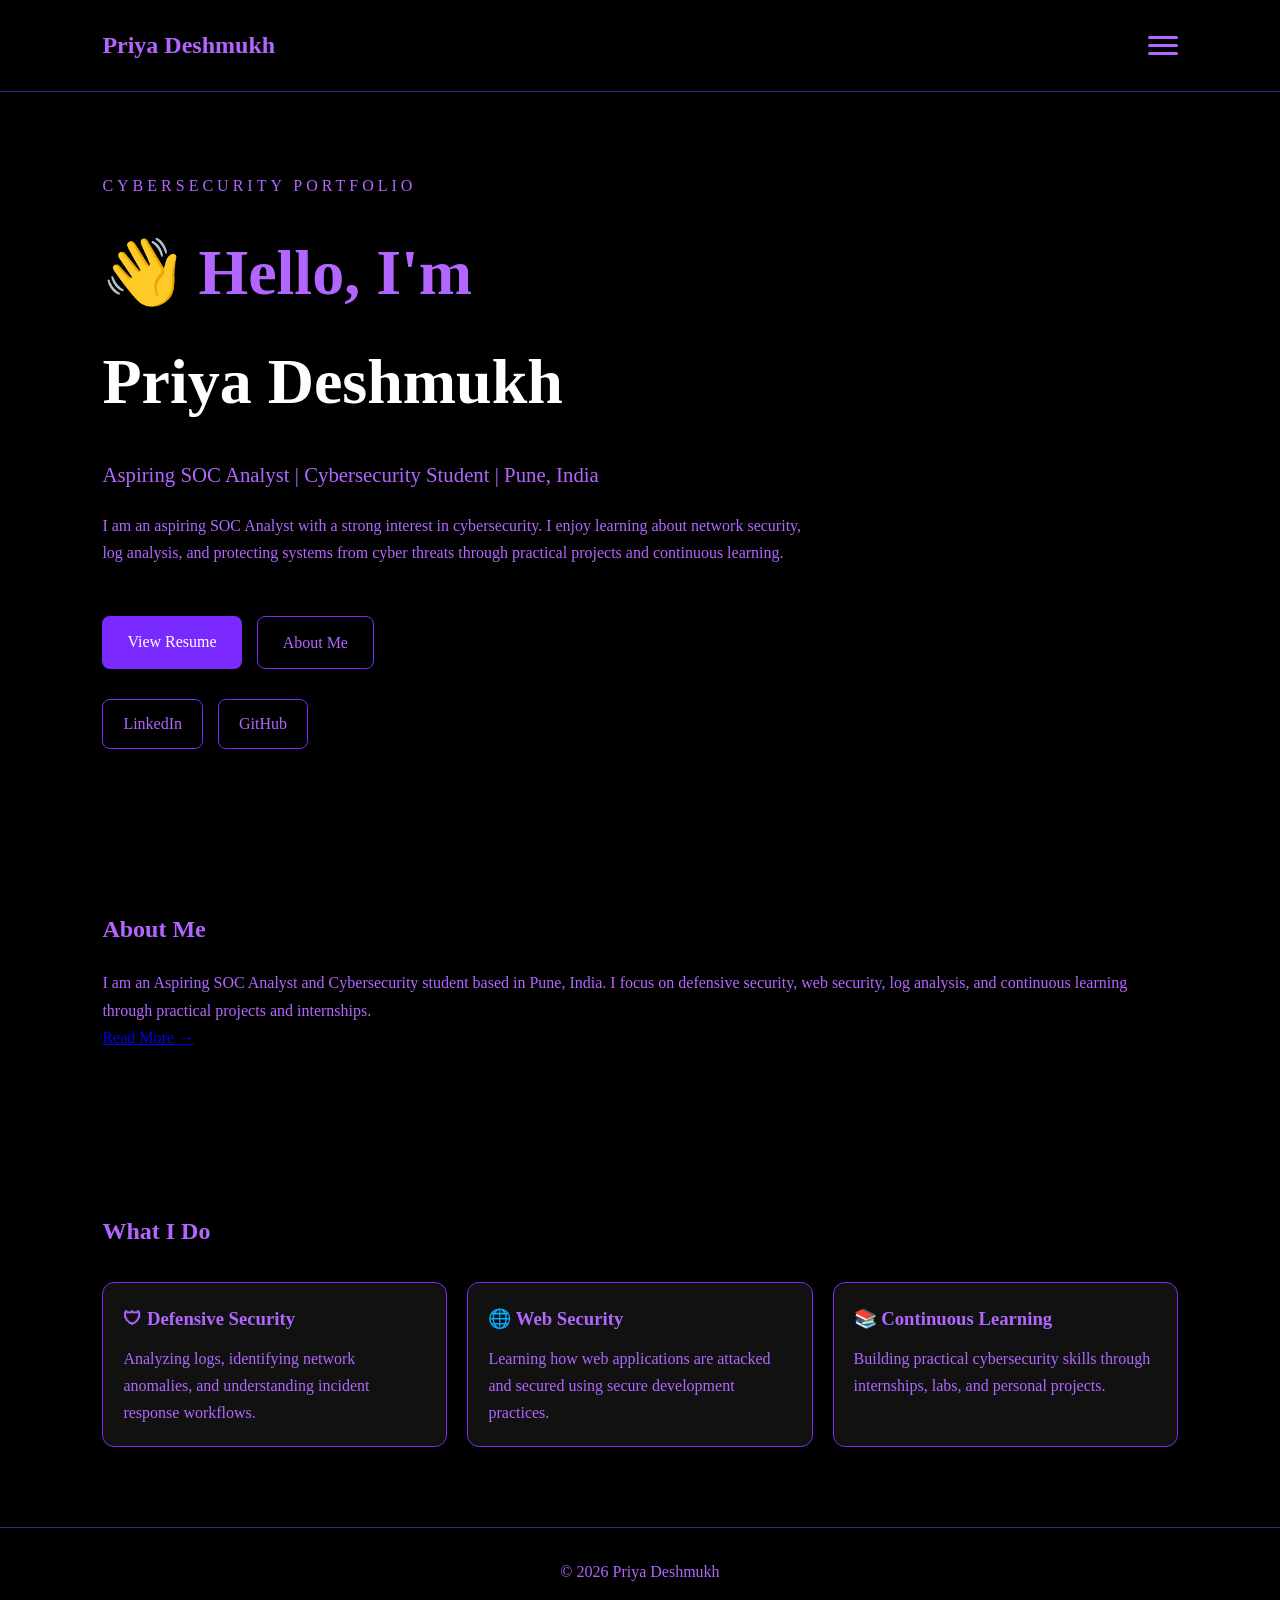
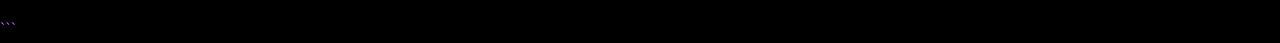
==== index.html @ 1103ee96 "Add files via upload" ====
<!DOCTYPE html>
<html lang="en">
<head>
    <meta charset="UTF-8">
    <meta name="viewport" content="width=device-width, initial-scale=1.0">
    <title>Priya Deshmukh | Portfolio</title>
    <link rel="stylesheet" href="style.css">
</head>
<body>

    <!-- Navigation -->
    <nav>
        <div class="logo">Priya Deshmukh</div>

        <div class="hamburger" id="hamburger">
            <span></span>
            <span></span>
            <span></span>
        </div>

        <div class="nav-menu" id="nav-menu">
            <a href="index.html">Home</a>
            <a href="about.html">About</a>
            <a href="skills.html">Skills</a>
            <a href="contact.html">Contact</a>
        </div>
    </nav>

    <!-- Hero Section -->
    <section class="hero">

        <p class="hero-small">CYBERSECURITY PORTFOLIO</p>

        <h1>
            👋 Hello, I'm <br>
            <span>Priya Deshmukh</span>
        </h1>

        <p class="hero-text">
            Aspiring SOC Analyst |
            Cybersecurity Student |
            Pune, India
        </p>

        <p class="hero-description">
           I am an aspiring SOC Analyst with a strong interest in cybersecurity. I enjoy learning about network security, log analysis, and protecting systems from cyber threats through practical projects and continuous learning.
        </p>

        <div class="hero-buttons">
            <a href="Priya_Deshmukh_OnePage_Resume.pdf" class="btn-primary" target="_blank">
                View Resume
            </a>

            <a href="about.html" class="btn-secondary">
                About Me
            </a>
        </div>

        <div class="social-icons">

            <a href="https://linkedin.com/in/priya-deshmukh-99144731b"
               target="_blank"
               class="social-btn">
                LinkedIn
            </a>

            <a href="https://github.com/Priyadesh111"
               target="_blank"
               class="social-btn">
                GitHub
            </a>

        </div>

    </section>

    <!-- About Preview -->
    <section class="preview-section">

        <h2>About Me</h2>

        <p>
            I am an Aspiring SOC Analyst and Cybersecurity student
            based in Pune, India. I focus on defensive security,
            web security, log analysis, and continuous learning
            through practical projects and internships.
        </p>

        <a href="about.html" class="read-more">
            Read More →
        </a>

    </section>

    <!-- What I Do -->
    <section class="preview-section">

        <h2>What I Do</h2>

        <div class="card-container">

            <div class="card">
                <h3>🛡 Defensive Security</h3>
                <p>
                    Analyzing logs, identifying network anomalies,
                    and understanding incident response workflows.
                </p>
            </div>

            <div class="card">
                <h3>🌐 Web Security</h3>
                <p>
                    Learning how web applications are attacked
                    and secured using secure development practices.
                </p>
            </div>

            <div class="card">
                <h3>📚 Continuous Learning</h3>
                <p>
                    Building practical cybersecurity skills through
                    internships, labs, and personal projects.
                </p>
            </div>

        </div>

    </section>

    <footer>
        <p>© 2026 Priya Deshmukh</p>
    </footer>

    <script src="script.js"></script>

</body>
</html>
```
---- style.css ----
/* =========================
   GLOBAL STYLES
========================= */

*{
    margin:0;
    padding:0;
    box-sizing:border-box;
}

html{
    scroll-behavior:smooth;
}

body{
    background:#000000;
    color:#b266ff;
    font-family:"Comic Sans MS", cursive;
    line-height:1.7;
}

/* =========================
   NAVIGATION
========================= */

nav{
    display:flex;
    justify-content:space-between;
    align-items:center;
    padding:25px 8%;
    position:sticky;
    top:0;
    background:#000;
    z-index:1000;
    border-bottom:1px solid #4d1a7f;
}

.logo{
    font-size:1.5rem;
    font-weight:bold;
}

.hamburger{
    cursor:pointer;
    display:flex;
    flex-direction:column;
    gap:5px;
}

.hamburger span{
    width:30px;
    height:3px;
    background:#b266ff;
    border-radius:10px;
}

.nav-menu{
    display:none;
    position:absolute;
    right:30px;
    top:80px;
    background:#111;
    padding:15px;
    border:1px solid #b266ff;
    border-radius:10px;
}

.nav-menu.active{
    display:flex;
    flex-direction:column;
    gap:15px;
}

.nav-menu a{
    color:#b266ff;
    text-decoration:none;
}

.nav-menu a:hover{
    color:#ffffff;
}

/* =========================
   HERO SECTION
========================= */

.hero{
    min-height:80vh;
    padding:80px 8%;
    display:flex;
    flex-direction:column;
    justify-content:center;
}

.hero-small{
    letter-spacing:4px;
    margin-bottom:20px;
}

.hero h1{
    font-size:4rem;
    margin-bottom:20px;
}

.hero h1 span{
    color:#ffffff;
}

.hero-text{
    font-size:1.3rem;
    margin-bottom:20px;
}

.hero-description{
    max-width:700px;
    margin-bottom:30px;
}

/* =========================
   BUTTONS
========================= */

.hero-buttons{
    display:flex;
    flex-wrap:wrap;
    gap:15px;
    margin-top:20px;
}

.btn-primary,
.btn-secondary{
    text-decoration:none;
    padding:12px 25px;
    border-radius:8px;
    transition:0.3s;
}

.btn-primary{
    background:#7a29ff;
    color:white;
}

.btn-primary:hover{
    background:#9d57ff;
}

.btn-secondary{
    border:1px solid #7a29ff;
    color:#b266ff;
}

.btn-secondary:hover{
    background:#7a29ff;
    color:white;
}

/* =========================
   SOCIAL LINKS
========================= */

.social-icons{
    margin-top:30px;
    display:flex;
    gap:15px;
}

.social-btn{
    color:#b266ff;
    text-decoration:none;
    border:1px solid #7a29ff;
    padding:10px 20px;
    border-radius:8px;
}

.social-btn:hover{
    background:#7a29ff;
    color:white;
}

/* =========================
   PAGE SECTION
========================= */

.page-section,
.preview-section{
    padding:80px 8%;
}

.section-tag{
    letter-spacing:3px;
    margin-bottom:10px;
}

.page-section h1,
.page-section h2,
.preview-section h2{
    margin-bottom:20px;
}

.about-text{
    max-width:900px;
}

/* =========================
   CARDS
========================= */

.card-container{
    display:grid;
    grid-template-columns:repeat(auto-fit,minmax(250px,1fr));
    gap:20px;
    margin-top:30px;
}

.card{
    background:#111111;
    border:1px solid #7a29ff;
    border-radius:12px;
    padding:20px;
}

.card h3{
    margin-bottom:10px;
}

/* =========================
   SKILLS SCROLL
========================= */

.skills-scroll{
    display:flex;
    overflow-x:auto;
    gap:20px;
    padding:20px 0;
}

.skills-scroll::-webkit-scrollbar{
    height:8px;
}

.skills-scroll::-webkit-scrollbar-thumb{
    background:#7a29ff;
    border-radius:10px;
}

.skill-card{
    min-width:220px;
    background:#111111;
    border:1px solid #7a29ff;
    border-radius:12px;
    padding:30px 20px;
    text-align:center;
}

/* =========================
   EDUCATION
========================= */

.education-box{
    background:#111111;
    border:1px solid #7a29ff;
    border-radius:12px;
    padding:25px;
    max-width:700px;
}

/* =========================
   CONTACT FORM
========================= */

.contact-form{
    display:flex;
    flex-direction:column;
    gap:15px;
    max-width:700px;
}

.contact-form input,
.contact-form textarea{
    background:#111111;
    color:#ffffff;
    border:1px solid #7a29ff;
    padding:15px;
    border-radius:10px;
    font-family:"Comic Sans MS", cursive;
}

.contact-form input:focus,
.contact-form textarea:focus{
    outline:none;
    border-color:#ffffff;
}

/* =========================
   MESSAGES
========================= */

.success-message,
.error-message{
    display:none;
    margin-top:20px;
    font-size:18px;
}

.success-message{
    color:#6fff6f;
}

.error-message{
    color:#ff6666;
}

/* =========================
   FOOTER
========================= */

footer{
    text-align:center;
    padding:30px;
    border-top:1px solid #4d1a7f;
}

/* =========================
   MOBILE
========================= */

@media(max-width:768px){

    .hero h1{
        font-size:2.5rem;
    }

    .hero-buttons{
        flex-direction:column;
    }

    .social-icons{
        flex-direction:column;
    }

}
```
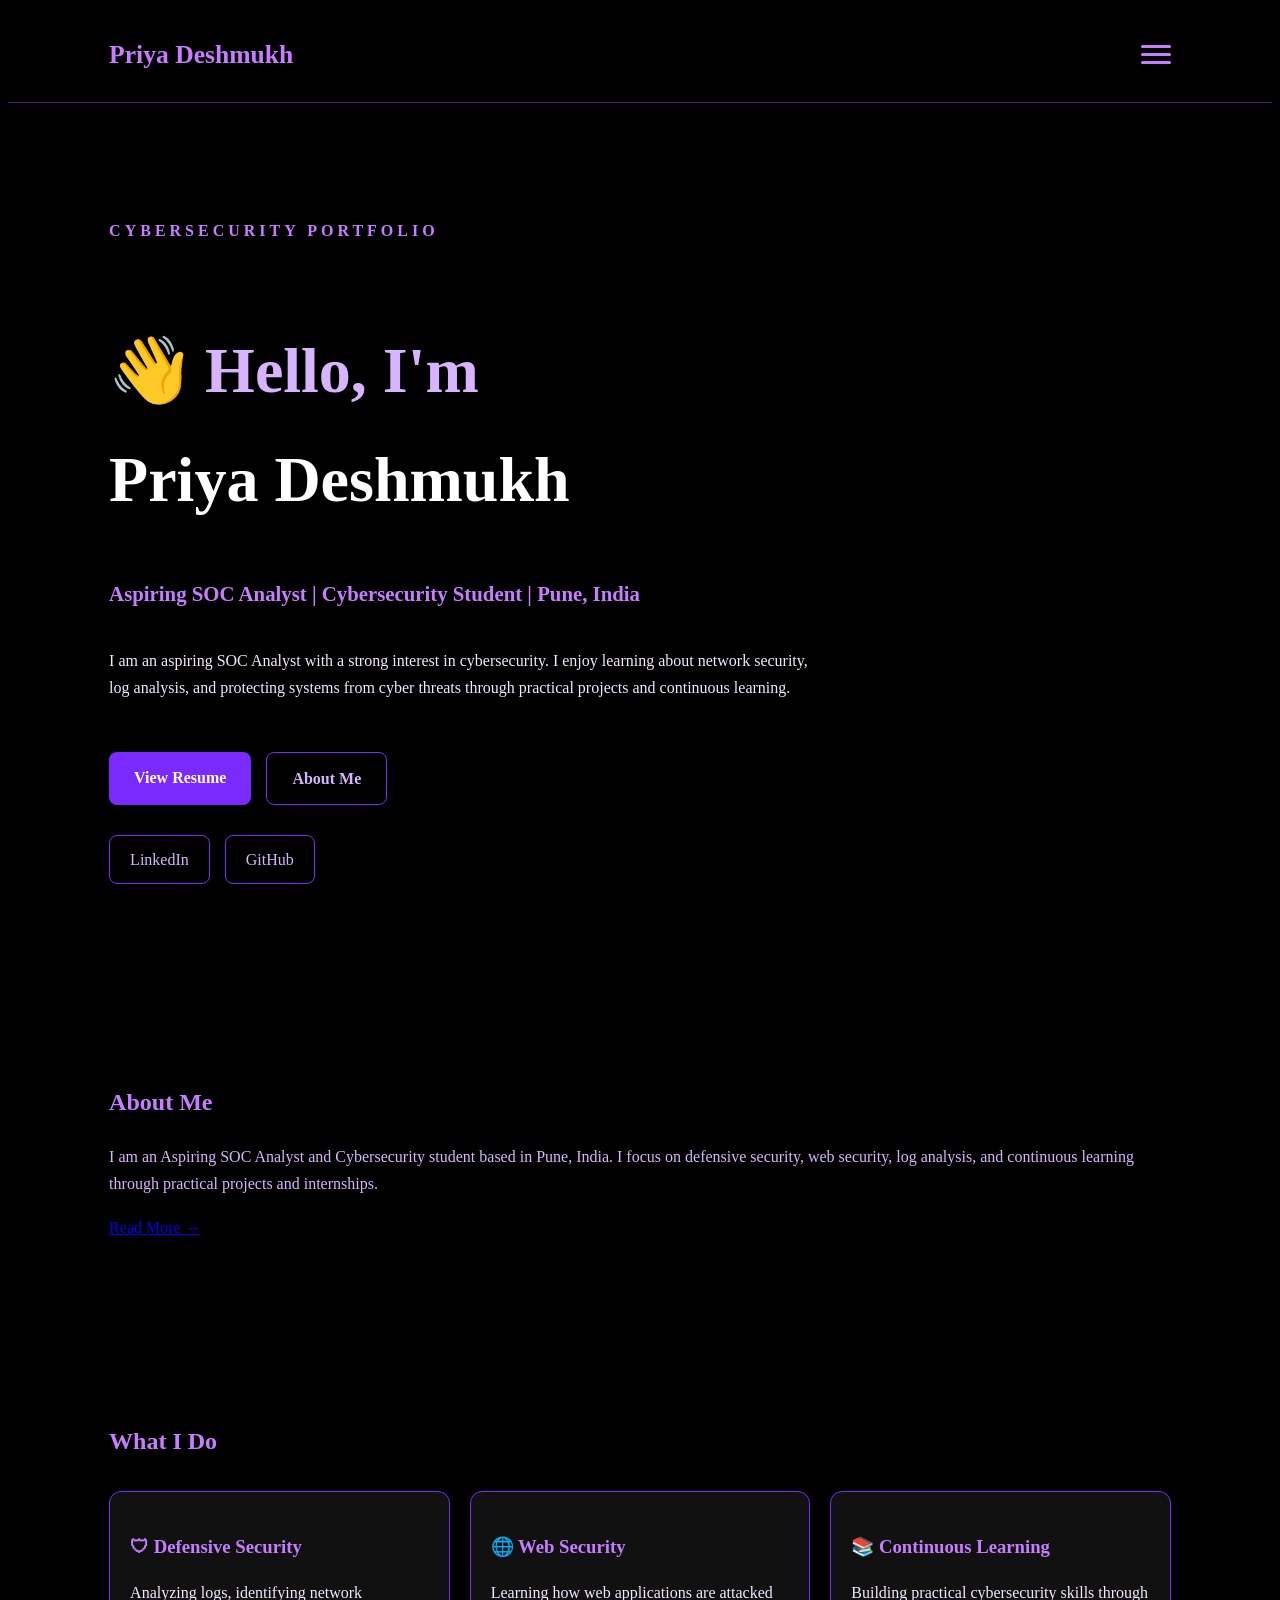
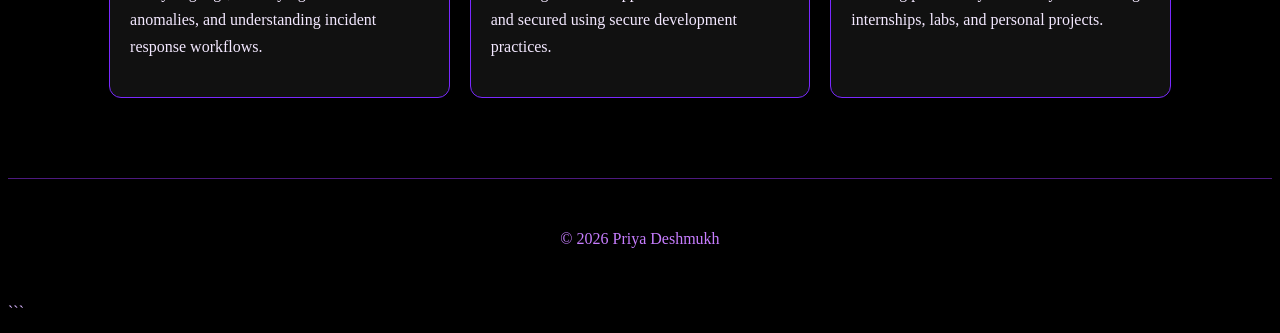
==== commit d9d89741: "index.html" ====
--- a/index.html
+++ b/index.html
@@ -6,6 +6,11 @@
     <meta name="viewport" content="width=device-width, initial-scale=1.0">
     <title>Priya Deshmukh | Portfolio</title>
     <link rel="stylesheet" href="style.css">
+    
+     <link rel="preconnect" href="https://fonts.googleapis.com">
+    <link rel="preconnect" href="https://fonts.gstatic.com" crossorigin>
+    <link href="https://fonts.googleapis.com/css2?family=Quicksand:wght@400;500;600;700&display=swap" rel="stylesheet">
+</head>
 </head>
 <body>
 
--- a/style.css
+++ b/style.css
@@ -1,3 +1,5 @@
+```css
+@import url('https://fonts.googleapis.com/css2?family=Quicksand:wght@400;500;600;700&display=swap');
 
 /* =========================
    GLOBAL STYLES
@@ -7,6 +9,7 @@
     margin:0;
     padding:0;
     box-sizing:border-box;
+    font-family:'Quicksand', sans-serif;
 }
 
 html{
@@ -15,8 +18,7 @@
 
 body{
     background:#000000;
-    color:#b266ff;
-    font-family:"Comic Sans MS", cursive;
+    color:#d8b4fe;
     line-height:1.7;
 }
 
@@ -37,8 +39,9 @@
 }
 
 .logo{
-    font-size:1.5rem;
-    font-weight:bold;
+    font-size:1.6rem;
+    font-weight:700;
+    color:#c77dff;
 }
 
 .hamburger{
@@ -51,7 +54,7 @@
 .hamburger span{
     width:30px;
     height:3px;
-    background:#b266ff;
+    background:#c77dff;
     border-radius:10px;
 }
 
@@ -62,7 +65,7 @@
     top:80px;
     background:#111;
     padding:15px;
-    border:1px solid #b266ff;
+    border:1px solid #c77dff;
     border-radius:10px;
 }
 
@@ -73,8 +76,9 @@
 }
 
 .nav-menu a{
-    color:#b266ff;
+    color:#d8b4fe;
     text-decoration:none;
+    font-weight:600;
 }
 
 .nav-menu a:hover{
@@ -96,11 +100,14 @@
 .hero-small{
     letter-spacing:4px;
     margin-bottom:20px;
+    color:#c77dff;
+    font-weight:600;
 }
 
 .hero h1{
     font-size:4rem;
     margin-bottom:20px;
+    font-weight:700;
 }
 
 .hero h1 span{
@@ -110,11 +117,14 @@
 .hero-text{
     font-size:1.3rem;
     margin-bottom:20px;
+    color:#c77dff;
+    font-weight:600;
 }
 
 .hero-description{
     max-width:700px;
     margin-bottom:30px;
+    color:#f3e8ff;
 }
 
 /* =========================
@@ -134,6 +144,7 @@
     padding:12px 25px;
     border-radius:8px;
     transition:0.3s;
+    font-weight:600;
 }
 
 .btn-primary{
@@ -147,7 +158,7 @@
 
 .btn-secondary{
     border:1px solid #7a29ff;
-    color:#b266ff;
+    color:#d8b4fe;
 }
 
 .btn-secondary:hover{
@@ -166,11 +177,12 @@
 }
 
 .social-btn{
-    color:#b266ff;
+    color:#d8b4fe;
     text-decoration:none;
     border:1px solid #7a29ff;
     padding:10px 20px;
     border-radius:8px;
+    transition:0.3s;
 }
 
 .social-btn:hover{
@@ -190,16 +202,20 @@
 .section-tag{
     letter-spacing:3px;
     margin-bottom:10px;
+    color:#c77dff;
 }
 
 .page-section h1,
 .page-section h2,
 .preview-section h2{
     margin-bottom:20px;
+    color:#c77dff;
+    font-weight:700;
 }
 
 .about-text{
     max-width:900px;
+    color:#f3e8ff;
 }
 
 /* =========================
@@ -222,6 +238,12 @@
 
 .card h3{
     margin-bottom:10px;
+    color:#c77dff;
+    font-weight:700;
+}
+
+.card p{
+    color:#f3e8ff;
 }
 
 /* =========================
@@ -251,6 +273,8 @@
     border-radius:12px;
     padding:30px 20px;
     text-align:center;
+    color:#f3e8ff;
+    font-weight:600;
 }
 
 /* =========================
@@ -283,7 +307,7 @@
     border:1px solid #7a29ff;
     padding:15px;
     border-radius:10px;
-    font-family:"Comic Sans MS", cursive;
+    font-family:'Quicksand', sans-serif;
 }
 
 .contact-form input:focus,
@@ -319,6 +343,7 @@
     text-align:center;
     padding:30px;
     border-top:1px solid #4d1a7f;
+    color:#c77dff;
 }
 
 /* =========================
@@ -339,5 +364,8 @@
         flex-direction:column;
     }
 
+    .logo{
+        font-size:1.3rem;
+    }
 }
 ```
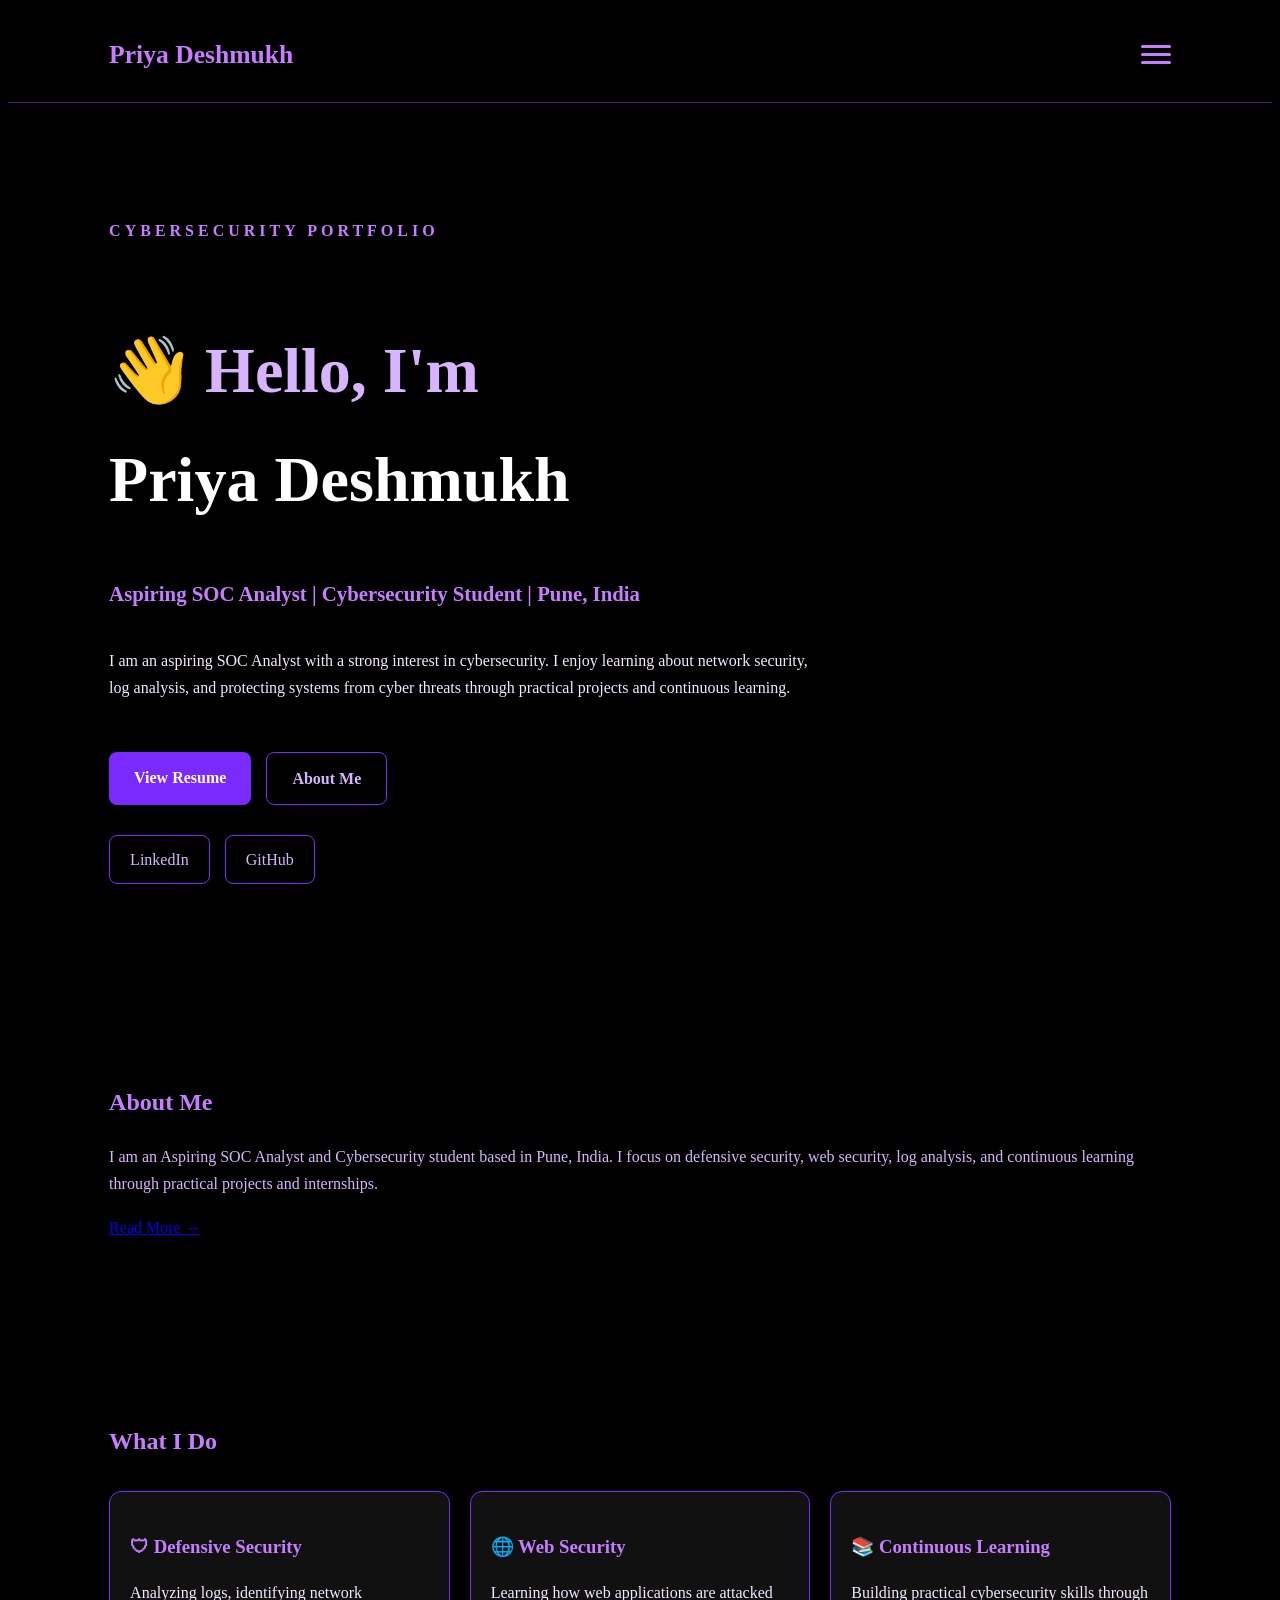
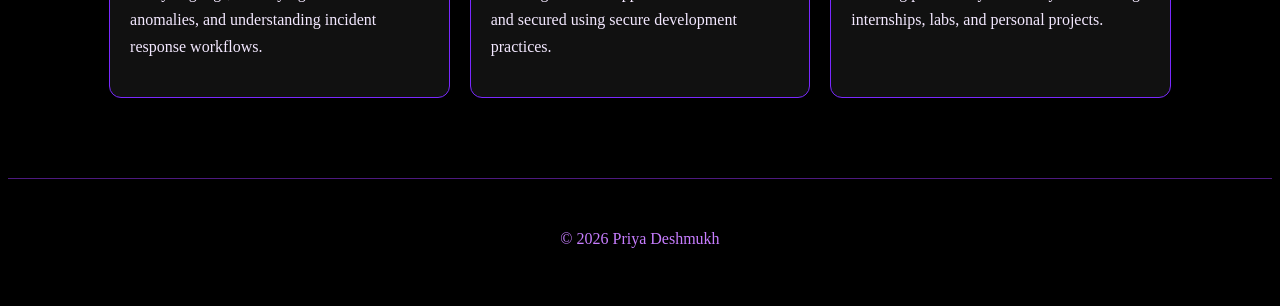
==== commit d199d60d: "Update index.html" ====
--- a/index.html
+++ b/index.html
@@ -141,4 +141,4 @@
 
 </body>
 </html>
-```
+
